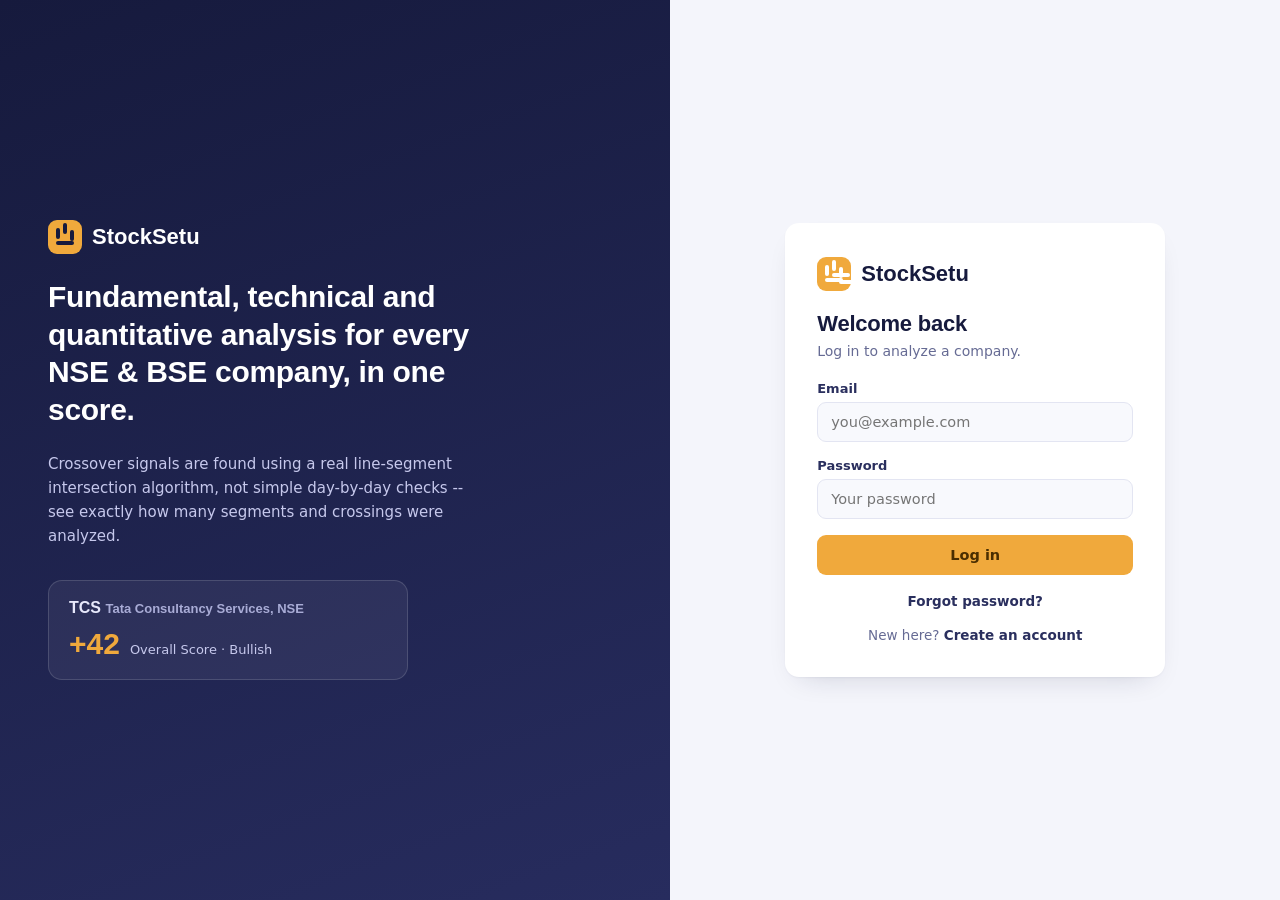
==== public/login.html @ ddb28e11 "Initial commit - StockSetu" ====
<!DOCTYPE html>
<html lang="en">
<head>
<meta charset="UTF-8" />
<meta name="viewport" content="width=device-width, initial-scale=1.0" />
<title>Log in - StockSetu</title>
<link rel="stylesheet" href="style.css" />
</head>
<body>
  <div class="auth-wrap">
    <aside class="auth-story">
      <div class="brand"><span class="mark"></span>StockSetu</div>
      <h1>Fundamental, technical and quantitative analysis for every NSE &amp; BSE company, in one score.</h1>
      <p class="lead">Crossover signals are found using a real line-segment intersection algorithm,
        not simple day-by-day checks -- see exactly how many segments and crossings were analyzed.</p>
      <div class="sample-card">
        <div class="tkr">TCS <span class="co">Tata Consultancy Services, NSE</span></div>
        <div class="score-row">
          <span class="score-num">+42</span>
          <span class="score-label">Overall Score &middot; Bullish</span>
        </div>
      </div>
    </aside>

    <div class="auth-panel">
      <div class="auth-card">
        <div class="brand"><span class="mark"></span>StockSetu</div>
        <h2>Welcome back</h2>
        <p class="sub">Log in to analyze a company.</p>
        <div id="msg" class="msg hidden"></div>
        <form id="loginForm">
          <div class="field"><label>Email</label><input type="email" id="email" placeholder="you@example.com" required /></div>
          <div class="field"><label>Password</label><input type="password" id="password" placeholder="Your password" required /></div>
          <button type="submit" class="btn btn-accent btn-wide" id="submitBtn">Log in</button>
        </form>
        <p class="auth-foot"><a href="forgot.html">Forgot password?</a></p>
        <p class="auth-foot">New here? <a href="signup.html">Create an account</a></p>
      </div>
    </div>
  </div>

  <script src="common.js"></script>
  <script>
    const form = document.getElementById("loginForm");
    const msg = document.getElementById("msg");
    const submitBtn = document.getElementById("submitBtn");

    form.addEventListener("submit", async (e) => {
      e.preventDefault();
      showMsg(msg, "", false);
      submitBtn.disabled = true;
      submitBtn.textContent = "Logging in...";
      const email = document.getElementById("email").value.trim();
      const password = document.getElementById("password").value;
      const { ok, data } = await apiPost("/api/login", { email, password });
      if (!ok) {
        showMsg(msg, data.error, true);
        submitBtn.disabled = false;
        submitBtn.textContent = "Log in";
        return;
      }
      window.location.href = "dashboard.html";
    });

    (async () => {
      const { data } = await apiGet("/api/me");
      if (data.user) window.location.href = "dashboard.html";
    })();
  </script>
</body>
</html>
---- public/style.css ----
/* StockSetu v2 - "Indigo & Marigold" */

:root {
  --bg: #f4f5fb;
  --surface: #ffffff;
  --surface-2: #f8f9fd;
  --ink: #161a3d;
  --ink-soft: #2a2f5e;
  --muted: #666b94;
  --line: #e3e5f2;
  --accent: #f0a93c;
  --accent-ink: #4a2e00;
  --accent-soft: rgba(240, 169, 60, 0.18);
  --good: #1a9e5c;
  --good-soft: rgba(26, 158, 92, 0.14);
  --bad: #d13b3b;
  --bad-soft: rgba(209, 59, 59, 0.12);
  --neutral: #8d92bd;
  --radius: 14px;
  --radius-sm: 9px;
  --shadow: 0 1px 2px rgba(22, 26, 61, 0.04), 0 12px 28px -16px rgba(22, 26, 61, 0.22);
  --font-display: "Poppins", "Segoe UI", sans-serif;
  --font-body: "Inter", "Segoe UI", system-ui, sans-serif;
}

* { box-sizing: border-box; }
html, body { margin: 0; min-height: 100%; background: var(--bg); color: var(--ink); font-family: var(--font-body); }
h1, h2, h3, h4 { font-family: var(--font-display); margin: 0; color: var(--ink); letter-spacing: -0.01em; }
p { margin: 0; }
a { color: var(--ink-soft); }

/* ================= Auth pages ================= */

.auth-wrap { min-height: 100vh; display: grid; grid-template-columns: 1.1fr 1fr; }
@media (max-width: 860px) { .auth-wrap { grid-template-columns: 1fr; } .auth-story { display: none; } }

.auth-story {
  background: linear-gradient(160deg, var(--ink) 0%, #272c5e 100%);
  color: #e7e8fb; padding: 56px 48px; display: flex; flex-direction: column; justify-content: center; gap: 24px;
}
.brand { display: flex; align-items: center; gap: 10px; font-family: var(--font-display); font-weight: 700; font-size: 22px; color: #ffffff; }
.brand .mark { width: 34px; height: 34px; border-radius: 9px; background: var(--accent); position: relative; flex: none; }
.brand .mark::after { content: ""; position: absolute; left: 8px; right: 8px; bottom: 9px; height: 4px; border-radius: 2px; background: var(--ink); }
.brand .mark::before { content: ""; position: absolute; left: 8px; bottom: 15px; width: 4px; height: 11px; border-radius: 2px; background: var(--ink);
  box-shadow: 7px -5px 0 var(--ink), 14px 2px 0 var(--ink); }
.auth-story h1 { color: #ffffff; font-size: 30px; line-height: 1.25; max-width: 480px; }
.auth-story p.lead { color: #c6c8ec; font-size: 15px; max-width: 440px; line-height: 1.6; }
.sample-card { margin-top: 8px; background: rgba(255,255,255,0.06); border: 1px solid rgba(255,255,255,0.14); border-radius: var(--radius); padding: 18px 20px; max-width: 360px; }
.sample-card .tkr { font-weight: 700; font-family: var(--font-display); }
.sample-card .co { color: #a9acd6; font-size: 13px; }
.sample-card .score-row { display: flex; align-items: baseline; gap: 10px; margin-top: 10px; }
.sample-card .score-num { font-size: 30px; font-weight: 700; color: var(--accent); font-family: var(--font-display); }
.sample-card .score-label { font-size: 13px; color: #c6c8ec; }

.auth-panel { display: flex; align-items: center; justify-content: center; padding: 32px 20px; }
.auth-card { width: 100%; max-width: 380px; background: var(--surface); border-radius: var(--radius); box-shadow: var(--shadow); padding: 34px 32px; }
.auth-card .brand { color: var(--ink); margin-bottom: 20px; }
.auth-card .brand .mark::after, .auth-card .brand .mark::before { background: #fff; box-shadow: 7px -5px 0 #fff, 14px 2px 0 #fff; }
.auth-card h2 { font-size: 22px; margin-bottom: 6px; }
.auth-card .sub { color: var(--muted); font-size: 14px; margin-bottom: 22px; }

.field { margin-bottom: 16px; display: flex; flex-direction: column; gap: 6px; }
.field label { font-size: 13px; font-weight: 600; color: var(--ink-soft); }
.field input, .field select {
  padding: 11px 13px; border: 1px solid var(--line); border-radius: var(--radius-sm);
  font-size: 14.5px; background: var(--surface-2); font-family: inherit;
}
.field input:focus, .field select:focus { outline: none; border-color: var(--accent); background: #fff; }

.btn { display: inline-flex; align-items: center; justify-content: center; gap: 8px; padding: 12px 18px;
  border-radius: var(--radius-sm); border: none; font-size: 14.5px; font-weight: 600; font-family: inherit;
  cursor: pointer; transition: transform 0.05s ease, filter 0.15s ease; }
.btn:active { transform: scale(0.98); }
.btn-primary { background: var(--ink); color: #fff; }
.btn-primary:hover { filter: brightness(1.15); }
.btn-accent { background: var(--accent); color: var(--accent-ink); }
.btn-accent:hover { filter: brightness(1.05); }
.btn-wide { width: 100%; }
.btn:disabled { opacity: 0.6; cursor: not-allowed; }

.auth-foot { margin-top: 18px; font-size: 13.5px; color: var(--muted); text-align: center; }
.auth-foot a { font-weight: 600; text-decoration: none; }
.auth-foot a:hover { text-decoration: underline; }

.msg { font-size: 13.5px; padding: 10px 12px; border-radius: var(--radius-sm); margin-bottom: 14px; }
.msg-error { background: var(--bad-soft); color: #8a1f1f; }
.msg-ok { background: var(--good-soft); color: #0f6b3f; }

/* ================= App shell ================= */

.topbar { background: var(--surface); border-bottom: 1px solid var(--line); padding: 14px 24px;
  display: flex; align-items: center; justify-content: space-between; gap: 16px; flex-wrap: wrap; }
.topbar .brand { font-size: 18px; }
.topbar .brand .mark { width: 28px; height: 28px; }
.top-actions { display: flex; align-items: center; gap: 14px; flex-wrap: wrap; }
.top-actions .who { font-size: 13.5px; color: var(--muted); }
.top-actions .who b { color: var(--ink); }
.pill-link { font-size: 13.5px; font-weight: 600; color: var(--ink-soft); text-decoration: none; padding: 7px 12px;
  border-radius: 999px; border: 1px solid var(--line); background: var(--surface-2); cursor: pointer; }
.pill-link:hover { background: var(--accent-soft); border-color: var(--accent); }

.page { max-width: 1120px; margin: 0 auto; padding: 28px 20px 60px; }

.search-card { background: var(--surface); border-radius: var(--radius); box-shadow: var(--shadow); padding: 22px 24px;
  display: flex; gap: 12px; align-items: flex-end; flex-wrap: wrap; margin-bottom: 18px; }
.search-card .field { margin-bottom: 0; flex: 1; min-width: 160px; }
.search-card .field.exchange { flex: 0 0 120px; min-width: 110px; }

.status-line { text-align: center; color: var(--muted); font-size: 14px; margin: 4px 0 18px; min-height: 18px; }
.status-line.error { color: var(--bad); }
.hidden { display: none !important; }

.card { background: var(--surface); border-radius: var(--radius); box-shadow: var(--shadow); padding: 20px 22px; margin-bottom: 18px; }
.card h3 { font-size: 14px; color: var(--muted); text-transform: uppercase; letter-spacing: 0.04em; margin-bottom: 14px; }

/* ---- overall score card ---- */
.overall-card { display: grid; grid-template-columns: 220px 1fr; gap: 24px; align-items: center; }
@media (max-width: 700px) { .overall-card { grid-template-columns: 1fr; } }

.gauge-wrap { display: flex; flex-direction: column; align-items: center; gap: 4px; }
.gauge { width: 200px; height: 108px; position: relative; overflow: hidden; }
.gauge .arc {
  width: 200px; height: 200px; border-radius: 50%; position: absolute; top: 0; left: 0;
  background: conic-gradient(
    from 180deg,
    var(--bad) 0deg, var(--bad) 36deg,
    #e08a3c 36deg, #e08a3c 72deg,
    var(--neutral) 72deg, var(--neutral) 108deg,
    #6fae5c 108deg, #6fae5c 144deg,
    var(--good) 144deg, var(--good) 180deg,
    transparent 180deg
  );
  mask: radial-gradient(circle at 50% 100%, transparent 62%, black 63%);
  -webkit-mask: radial-gradient(circle at 50% 100%, transparent 62%, black 63%);
}
.gauge .needle { position: absolute; left: 50%; bottom: 0; width: 3px; height: 86px; background: var(--ink);
  transform-origin: bottom center; transform: translateX(-50%) rotate(0deg); border-radius: 2px;
  transition: transform 0.6s cubic-bezier(.2,.9,.3,1.2); }
.gauge .needle::after { content: ""; position: absolute; bottom: -6px; left: 50%; width: 13px; height: 13px;
  border-radius: 50%; background: var(--ink); transform: translateX(-50%); }
.gauge-score { font-family: var(--font-display); font-size: 36px; font-weight: 700; margin-top: 2px; }
.gauge-label { font-size: 13px; font-weight: 700; padding: 4px 12px; border-radius: 999px; margin-top: 2px; }

.rationale-text { font-size: 15px; line-height: 1.6; color: var(--ink-soft); }
.pillar-mini-scores { display: flex; gap: 20px; margin-top: 14px; flex-wrap: wrap; }
.pillar-mini { display: flex; flex-direction: column; gap: 3px; }
.pillar-mini .mini-label { font-size: 12px; color: var(--muted); text-transform: uppercase; letter-spacing: 0.03em; }
.pillar-mini .mini-score { font-family: var(--font-display); font-size: 20px; font-weight: 700; }

.chip-good { background: var(--good-soft); color: #0f6b3f; }
.chip-bad { background: var(--bad-soft); color: #8a1f1f; }
.chip-neutral { background: var(--accent-soft); color: var(--accent-ink); }
.chip-strong-good { background: #0f6b3f; color: #fff; }
.chip-strong-bad { background: #8a1f1f; color: #fff; }

/* ---- pillar tabs ---- */
.pillar-tabs { display: flex; gap: 8px; margin-bottom: 14px; flex-wrap: wrap; }
.pillar-tab { padding: 10px 18px; border-radius: 999px; border: 1px solid var(--line); background: var(--surface);
  font-weight: 600; font-size: 14px; cursor: pointer; color: var(--muted); }
.pillar-tab.active { background: var(--ink); color: #fff; border-color: var(--ink); }
.pillar-tab .pillar-score-badge { margin-left: 8px; font-size: 12px; opacity: 0.85; }

.algo-banner { display: flex; align-items: center; gap: 10px; background: linear-gradient(90deg, var(--accent-soft), transparent);
  border: 1px solid var(--accent); border-radius: var(--radius-sm); padding: 10px 14px; margin-bottom: 14px; font-size: 13.5px; }
.algo-banner .dot { width: 8px; height: 8px; border-radius: 50%; background: var(--accent); flex: none; }
.algo-banner b { color: var(--accent-ink); }

.horizon-tabs { display: flex; gap: 6px; margin-bottom: 16px; }
.horizon-tab { padding: 7px 14px; border-radius: var(--radius-sm); border: 1px solid var(--line); background: var(--surface-2);
  font-size: 13px; font-weight: 600; cursor: pointer; color: var(--muted); }
.horizon-tab.active { background: var(--accent); color: var(--accent-ink); border-color: var(--accent); }

.horizon-body { display: grid; grid-template-columns: 1fr 1fr; gap: 20px; }
@media (max-width: 760px) { .horizon-body { grid-template-columns: 1fr; } }

.metric-list { list-style: none; margin: 0; padding: 0; }
.metric-list li { display: flex; justify-content: space-between; align-items: center; padding: 8px 0; border-bottom: 1px dashed var(--line); font-size: 13.5px; }
.metric-list li:last-child { border-bottom: none; }
.metric-score { font-weight: 700; font-family: var(--font-display); padding: 2px 8px; border-radius: 6px; font-size: 12.5px; }

.raw-list { list-style: none; margin: 0; padding: 0; font-size: 13px; color: var(--muted); }
.raw-list li { display: flex; justify-content: space-between; padding: 5px 0; }
.raw-list li span:last-child { font-weight: 700; color: var(--ink); }

.crossover-note { margin-top: 10px; font-size: 13px; color: var(--muted); background: var(--surface-2); padding: 10px 12px; border-radius: var(--radius-sm); }
.crossover-note b.bullish { color: #0f6b3f; }
.crossover-note b.bearish { color: #8a1f1f; }

.unavailable-note { color: var(--muted); font-size: 14px; padding: 20px 0; text-align: center; }

.chart-card canvas { max-height: 320px; }

.recent-list { list-style: none; margin: 0; padding: 0; }
.recent-list li { display: flex; justify-content: space-between; align-items: center; padding: 10px 0; border-bottom: 1px solid var(--line); font-size: 14px; }
.recent-list li:last-child { border-bottom: none; }
.recent-list .tkr { font-weight: 700; }
.recent-list .co { color: var(--muted); font-size: 12.5px; }
.score-chip { font-weight: 700; padding: 3px 10px; border-radius: 999px; font-size: 13px; }

/* ---- admin ---- */
.admin-grid { display: grid; grid-template-columns: 340px 1fr; gap: 20px; }
@media (max-width: 860px) { .admin-grid { grid-template-columns: 1fr; } }
.table-card { overflow-x: auto; }
table { width: 100%; border-collapse: collapse; font-size: 13.5px; }
th, td { text-align: left; padding: 9px 10px; border-bottom: 1px solid var(--line); white-space: nowrap; }
th { color: var(--muted); font-size: 11.5px; text-transform: uppercase; letter-spacing: 0.03em; }
.badge { font-size: 11.5px; font-weight: 700; padding: 3px 9px; border-radius: 999px; }
.badge-admin { background: var(--accent-soft); color: var(--accent-ink); }
.badge-user { background: var(--surface-2); color: var(--muted); }
.badge-active { background: var(--good-soft); color: #0f6b3f; }
.badge-disabled { background: var(--bad-soft); color: #8a1f1f; }
.small-btn { font-size: 12px; padding: 5px 9px; border-radius: 7px; border: 1px solid var(--line);
  background: var(--surface-2); cursor: pointer; font-weight: 600; margin: 2px; }
.small-btn:hover { background: var(--accent-soft); border-color: var(--accent); }
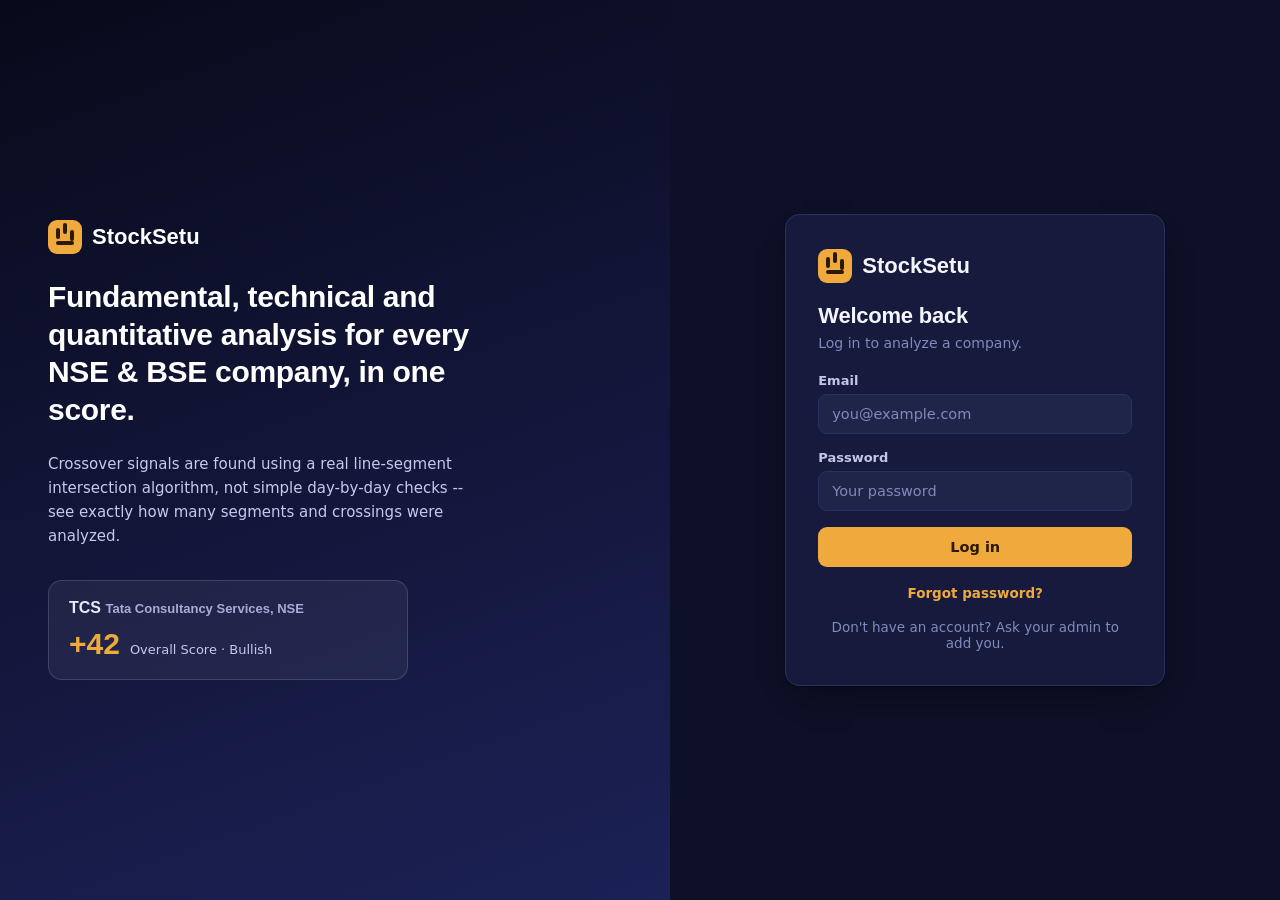
==== commit ed84e4d5: "Update" ====
--- a/public/login.html
+++ b/public/login.html
@@ -34,7 +34,7 @@
           <button type="submit" class="btn btn-accent btn-wide" id="submitBtn">Log in</button>
         </form>
         <p class="auth-foot"><a href="forgot.html">Forgot password?</a></p>
-        <p class="auth-foot">New here? <a href="signup.html">Create an account</a></p>
+        <p class="auth-foot">Don't have an account? Ask your admin to add you.</p>
       </div>
     </div>
   </div>
--- a/public/style.css
+++ b/public/style.css
@@ -1,24 +1,27 @@
-/* StockSetu v2 - "Indigo & Marigold" */
+/* StockSetu v2 - "Midnight & Marigold" (dark theme) */
 
 :root {
-  --bg: #f4f5fb;
-  --surface: #ffffff;
-  --surface-2: #f8f9fd;
-  --ink: #161a3d;
-  --ink-soft: #2a2f5e;
-  --muted: #666b94;
-  --line: #e3e5f2;
+  --bg: #0d1026;
+  --panel-deep: #080a1a;
+  --surface: #161a3d;
+  --surface-2: #1f2449;
+  --ink: #f4f5fb;
+  --ink-soft: #c3c6ea;
+  --muted: #8389bb;
+  --line: #2b3062;
   --accent: #f0a93c;
-  --accent-ink: #4a2e00;
-  --accent-soft: rgba(240, 169, 60, 0.18);
-  --good: #1a9e5c;
-  --good-soft: rgba(26, 158, 92, 0.14);
-  --bad: #d13b3b;
-  --bad-soft: rgba(209, 59, 59, 0.12);
-  --neutral: #8d92bd;
+  --accent-ink: #2a1a00;
+  --accent-soft: rgba(240, 169, 60, 0.16);
+  --good: #22c55e;
+  --good-soft: rgba(34, 197, 94, 0.16);
+  --good-text: #4ade80;
+  --bad: #ef4444;
+  --bad-soft: rgba(239, 68, 68, 0.16);
+  --bad-text: #f87171;
+  --neutral: #7d84b8;
   --radius: 14px;
   --radius-sm: 9px;
-  --shadow: 0 1px 2px rgba(22, 26, 61, 0.04), 0 12px 28px -16px rgba(22, 26, 61, 0.22);
+  --shadow: 0 1px 2px rgba(0, 0, 0, 0.35), 0 16px 32px -18px rgba(0, 0, 0, 0.65);
   --font-display: "Poppins", "Segoe UI", sans-serif;
   --font-body: "Inter", "Segoe UI", system-ui, sans-serif;
 }
@@ -35,14 +38,14 @@
 @media (max-width: 860px) { .auth-wrap { grid-template-columns: 1fr; } .auth-story { display: none; } }
 
 .auth-story {
-  background: linear-gradient(160deg, var(--ink) 0%, #272c5e 100%);
+  background: linear-gradient(160deg, var(--panel-deep) 0%, #1c2156 100%);
   color: #e7e8fb; padding: 56px 48px; display: flex; flex-direction: column; justify-content: center; gap: 24px;
 }
 .brand { display: flex; align-items: center; gap: 10px; font-family: var(--font-display); font-weight: 700; font-size: 22px; color: #ffffff; }
 .brand .mark { width: 34px; height: 34px; border-radius: 9px; background: var(--accent); position: relative; flex: none; }
-.brand .mark::after { content: ""; position: absolute; left: 8px; right: 8px; bottom: 9px; height: 4px; border-radius: 2px; background: var(--ink); }
-.brand .mark::before { content: ""; position: absolute; left: 8px; bottom: 15px; width: 4px; height: 11px; border-radius: 2px; background: var(--ink);
-  box-shadow: 7px -5px 0 var(--ink), 14px 2px 0 var(--ink); }
+.brand .mark::after { content: ""; position: absolute; left: 8px; right: 8px; bottom: 9px; height: 4px; border-radius: 2px; background: var(--accent-ink); }
+.brand .mark::before { content: ""; position: absolute; left: 8px; bottom: 15px; width: 4px; height: 11px; border-radius: 2px; background: var(--accent-ink);
+  box-shadow: 7px -5px 0 var(--accent-ink), 14px 2px 0 var(--accent-ink); }
 .auth-story h1 { color: #ffffff; font-size: 30px; line-height: 1.25; max-width: 480px; }
 .auth-story p.lead { color: #c6c8ec; font-size: 15px; max-width: 440px; line-height: 1.6; }
 .sample-card { margin-top: 8px; background: rgba(255,255,255,0.06); border: 1px solid rgba(255,255,255,0.14); border-radius: var(--radius); padding: 18px 20px; max-width: 360px; }
@@ -53,38 +56,52 @@
 .sample-card .score-label { font-size: 13px; color: #c6c8ec; }
 
 .auth-panel { display: flex; align-items: center; justify-content: center; padding: 32px 20px; }
-.auth-card { width: 100%; max-width: 380px; background: var(--surface); border-radius: var(--radius); box-shadow: var(--shadow); padding: 34px 32px; }
+.auth-card { width: 100%; max-width: 380px; background: var(--surface); border: 1px solid var(--line);
+  border-radius: var(--radius); box-shadow: var(--shadow); padding: 34px 32px; }
 .auth-card .brand { color: var(--ink); margin-bottom: 20px; }
-.auth-card .brand .mark::after, .auth-card .brand .mark::before { background: #fff; box-shadow: 7px -5px 0 #fff, 14px 2px 0 #fff; }
 .auth-card h2 { font-size: 22px; margin-bottom: 6px; }
 .auth-card .sub { color: var(--muted); font-size: 14px; margin-bottom: 22px; }
 
-.field { margin-bottom: 16px; display: flex; flex-direction: column; gap: 6px; }
+.field { margin-bottom: 16px; display: flex; flex-direction: column; gap: 6px; position: relative; }
 .field label { font-size: 13px; font-weight: 600; color: var(--ink-soft); }
 .field input, .field select {
   padding: 11px 13px; border: 1px solid var(--line); border-radius: var(--radius-sm);
-  font-size: 14.5px; background: var(--surface-2); font-family: inherit;
-}
-.field input:focus, .field select:focus { outline: none; border-color: var(--accent); background: #fff; }
+  font-size: 14.5px; background: var(--surface-2); font-family: inherit; color: var(--ink);
+}
+.field input::placeholder { color: var(--muted); }
+.field input:focus, .field select:focus { outline: none; border-color: var(--accent); background: var(--surface); }
+.field select option { background: var(--surface); color: var(--ink); }
+
+/* Chrome/Edge paint autofilled fields with their own light background +
+   black text, ignoring page CSS, unless overridden like this -- without
+   it, an autofilled symbol box would show unreadable black-on-black. */
+.field input:-webkit-autofill,
+.field input:-webkit-autofill:hover,
+.field input:-webkit-autofill:focus {
+  -webkit-text-fill-color: var(--ink);
+  -webkit-box-shadow: 0 0 0 1000px var(--surface-2) inset;
+  caret-color: var(--ink);
+  transition: background-color 9999s ease-in-out 0s;
+}
 
 .btn { display: inline-flex; align-items: center; justify-content: center; gap: 8px; padding: 12px 18px;
   border-radius: var(--radius-sm); border: none; font-size: 14.5px; font-weight: 600; font-family: inherit;
   cursor: pointer; transition: transform 0.05s ease, filter 0.15s ease; }
 .btn:active { transform: scale(0.98); }
-.btn-primary { background: var(--ink); color: #fff; }
-.btn-primary:hover { filter: brightness(1.15); }
+.btn-primary { background: var(--surface-2); color: var(--ink); border: 1px solid var(--line); }
+.btn-primary:hover { border-color: var(--accent); }
 .btn-accent { background: var(--accent); color: var(--accent-ink); }
-.btn-accent:hover { filter: brightness(1.05); }
+.btn-accent:hover { filter: brightness(1.08); }
 .btn-wide { width: 100%; }
 .btn:disabled { opacity: 0.6; cursor: not-allowed; }
 
 .auth-foot { margin-top: 18px; font-size: 13.5px; color: var(--muted); text-align: center; }
-.auth-foot a { font-weight: 600; text-decoration: none; }
+.auth-foot a { font-weight: 600; color: var(--accent); text-decoration: none; }
 .auth-foot a:hover { text-decoration: underline; }
 
 .msg { font-size: 13.5px; padding: 10px 12px; border-radius: var(--radius-sm); margin-bottom: 14px; }
-.msg-error { background: var(--bad-soft); color: #8a1f1f; }
-.msg-ok { background: var(--good-soft); color: #0f6b3f; }
+.msg-error { background: var(--bad-soft); color: var(--bad-text); }
+.msg-ok { background: var(--good-soft); color: var(--good-text); }
 
 /* ================= App shell ================= */
 
@@ -101,16 +118,16 @@
 
 .page { max-width: 1120px; margin: 0 auto; padding: 28px 20px 60px; }
 
-.search-card { background: var(--surface); border-radius: var(--radius); box-shadow: var(--shadow); padding: 22px 24px;
+.search-card { background: var(--surface); border: 1px solid var(--line); border-radius: var(--radius); box-shadow: var(--shadow); padding: 22px 24px;
   display: flex; gap: 12px; align-items: flex-end; flex-wrap: wrap; margin-bottom: 18px; }
 .search-card .field { margin-bottom: 0; flex: 1; min-width: 160px; }
-.search-card .field.exchange { flex: 0 0 120px; min-width: 110px; }
+.search-card .field.exchange { flex: 0 0 150px; min-width: 130px; }
 
 .status-line { text-align: center; color: var(--muted); font-size: 14px; margin: 4px 0 18px; min-height: 18px; }
-.status-line.error { color: var(--bad); }
+.status-line.error { color: var(--bad-text); }
 .hidden { display: none !important; }
 
-.card { background: var(--surface); border-radius: var(--radius); box-shadow: var(--shadow); padding: 20px 22px; margin-bottom: 18px; }
+.card { background: var(--surface); border: 1px solid var(--line); border-radius: var(--radius); box-shadow: var(--shadow); padding: 20px 22px; margin-bottom: 18px; }
 .card h3 { font-size: 14px; color: var(--muted); text-transform: uppercase; letter-spacing: 0.04em; margin-bottom: 14px; }
 
 /* ---- overall score card ---- */
@@ -147,17 +164,17 @@
 .pillar-mini .mini-label { font-size: 12px; color: var(--muted); text-transform: uppercase; letter-spacing: 0.03em; }
 .pillar-mini .mini-score { font-family: var(--font-display); font-size: 20px; font-weight: 700; }
 
-.chip-good { background: var(--good-soft); color: #0f6b3f; }
-.chip-bad { background: var(--bad-soft); color: #8a1f1f; }
-.chip-neutral { background: var(--accent-soft); color: var(--accent-ink); }
-.chip-strong-good { background: #0f6b3f; color: #fff; }
-.chip-strong-bad { background: #8a1f1f; color: #fff; }
+.chip-good { background: var(--good-soft); color: var(--good-text); }
+.chip-bad { background: var(--bad-soft); color: var(--bad-text); }
+.chip-neutral { background: var(--accent-soft); color: var(--accent); }
+.chip-strong-good { background: var(--good); color: #052e16; }
+.chip-strong-bad { background: var(--bad); color: #450a0a; }
 
 /* ---- pillar tabs ---- */
 .pillar-tabs { display: flex; gap: 8px; margin-bottom: 14px; flex-wrap: wrap; }
 .pillar-tab { padding: 10px 18px; border-radius: 999px; border: 1px solid var(--line); background: var(--surface);
   font-weight: 600; font-size: 14px; cursor: pointer; color: var(--muted); }
-.pillar-tab.active { background: var(--ink); color: #fff; border-color: var(--ink); }
+.pillar-tab.active { background: var(--accent); color: var(--accent-ink); border-color: var(--accent); }
 .pillar-tab .pillar-score-badge { margin-left: 8px; font-size: 12px; opacity: 0.85; }
 
 .algo-banner { display: flex; align-items: center; gap: 10px; background: linear-gradient(90deg, var(--accent-soft), transparent);
@@ -183,8 +200,8 @@
 .raw-list li span:last-child { font-weight: 700; color: var(--ink); }
 
 .crossover-note { margin-top: 10px; font-size: 13px; color: var(--muted); background: var(--surface-2); padding: 10px 12px; border-radius: var(--radius-sm); }
-.crossover-note b.bullish { color: #0f6b3f; }
-.crossover-note b.bearish { color: #8a1f1f; }
+.crossover-note b.bullish { color: var(--good-text); }
+.crossover-note b.bearish { color: var(--bad-text); }
 
 .unavailable-note { color: var(--muted); font-size: 14px; padding: 20px 0; text-align: center; }
 
@@ -205,10 +222,70 @@
 th, td { text-align: left; padding: 9px 10px; border-bottom: 1px solid var(--line); white-space: nowrap; }
 th { color: var(--muted); font-size: 11.5px; text-transform: uppercase; letter-spacing: 0.03em; }
 .badge { font-size: 11.5px; font-weight: 700; padding: 3px 9px; border-radius: 999px; }
-.badge-admin { background: var(--accent-soft); color: var(--accent-ink); }
+.badge-admin { background: var(--accent-soft); color: var(--accent); }
 .badge-user { background: var(--surface-2); color: var(--muted); }
-.badge-active { background: var(--good-soft); color: #0f6b3f; }
-.badge-disabled { background: var(--bad-soft); color: #8a1f1f; }
+.badge-active { background: var(--good-soft); color: var(--good-text); }
+.badge-disabled { background: var(--bad-soft); color: var(--bad-text); }
 .small-btn { font-size: 12px; padding: 5px 9px; border-radius: 7px; border: 1px solid var(--line);
   background: var(--surface-2); cursor: pointer; font-weight: 600; margin: 2px; }
 .small-btn:hover { background: var(--accent-soft); border-color: var(--accent); }
+
+/* ---- company head + watchlist star ---- */
+.company-head { display: flex; align-items: center; justify-content: space-between; gap: 12px;
+  flex-wrap: wrap; margin-bottom: 16px; }
+.company-head h2 { margin: 0; }
+.star-btn { font-size: 13.5px; font-weight: 600; color: var(--ink-soft); background: var(--surface-2);
+  border: 1px solid var(--line); border-radius: 999px; padding: 8px 14px; cursor: pointer; }
+.star-btn:hover { border-color: var(--accent); }
+.star-btn.active { background: var(--accent); color: var(--accent-ink); border-color: var(--accent); }
+
+/* ---- profile badge next to rationale heading ---- */
+.profile-badge { text-transform: none; font-weight: 600; font-size: 12px; color: var(--accent);
+  background: var(--accent-soft); padding: 2px 9px; border-radius: 999px; letter-spacing: normal; margin-left: 6px; }
+
+/* ---- why this score: driver lists ---- */
+.drivers-grid { display: grid; grid-template-columns: 1fr 1fr; gap: 24px; }
+@media (max-width: 700px) { .drivers-grid { grid-template-columns: 1fr; } }
+.drivers-heading { font-size: 12.5px; font-weight: 700; text-transform: uppercase; letter-spacing: 0.03em;
+  margin-bottom: 8px; }
+.drivers-heading-good { color: var(--good-text); }
+.drivers-heading-bad { color: var(--bad-text); }
+.driver-list { list-style: none; margin: 0; padding: 0; }
+.driver-list li { display: flex; justify-content: space-between; align-items: center; gap: 10px;
+  padding: 8px 0; border-bottom: 1px solid var(--line); font-size: 13.5px; }
+.driver-list li:last-child { border-bottom: none; }
+.driver-tag { display: block; font-size: 11.5px; color: var(--muted); font-weight: 400; margin-top: 2px; }
+
+/* ---- autocomplete dropdown under the search box ---- */
+.suggest-field { position: relative; }
+.suggest-dropdown {
+  list-style: none; margin: 0; padding: 6px; position: absolute; top: calc(100% + 6px); left: 0; right: 0;
+  background: var(--surface); border: 1px solid var(--line); border-radius: var(--radius-sm);
+  box-shadow: var(--shadow); z-index: 20; max-height: 260px; overflow-y: auto;
+}
+.suggest-dropdown li { display: flex; align-items: baseline; gap: 10px; padding: 9px 10px;
+  border-radius: 7px; cursor: pointer; font-size: 13.5px; }
+.suggest-dropdown li:hover, .suggest-dropdown li.active { background: var(--accent-soft); }
+.suggest-dropdown .suggest-ticker { font-weight: 700; font-family: var(--font-display); color: var(--ink); }
+.suggest-dropdown .suggest-name { color: var(--ink-soft); flex: 1; }
+.suggest-dropdown .suggest-exchange { font-size: 11px; font-weight: 700; color: var(--muted);
+  background: var(--surface-2); padding: 2px 7px; border-radius: 999px; }
+
+/* ---- watchlist table (horizontal, like a trading-terminal watchlist) ---- */
+.watch-table { width: 100%; border-collapse: collapse; font-size: 13.5px; }
+.watch-table th, .watch-table td { text-align: left; padding: 10px 12px; border-bottom: 1px solid var(--line); white-space: nowrap; }
+.watch-table th { color: var(--muted); font-size: 11px; text-transform: uppercase; letter-spacing: 0.03em; }
+.watch-table tbody tr:hover { background: var(--surface-2); }
+.watch-table .tkr { font-weight: 700; font-family: var(--font-display); }
+.watch-table .co { color: var(--muted); font-size: 12px; }
+.watch-table .muted-cell { color: var(--muted); }
+.watch-table .watch-actions { white-space: nowrap; }
+.badge-bias { font-size: 11.5px; font-weight: 700; padding: 3px 10px; border-radius: 999px; }
+.small-btn-danger { color: var(--bad-text); }
+.small-btn-danger:hover { background: var(--bad-soft); border-color: var(--bad); }
+
+/* Plain colored text for numeric table cells (no chip background --
+   keeps a dense table readable instead of a wall of colored pills). */
+.num-good { color: var(--good-text); font-weight: 700; }
+.num-bad { color: var(--bad-text); font-weight: 700; }
+.num-neutral { color: var(--muted); font-weight: 700; }
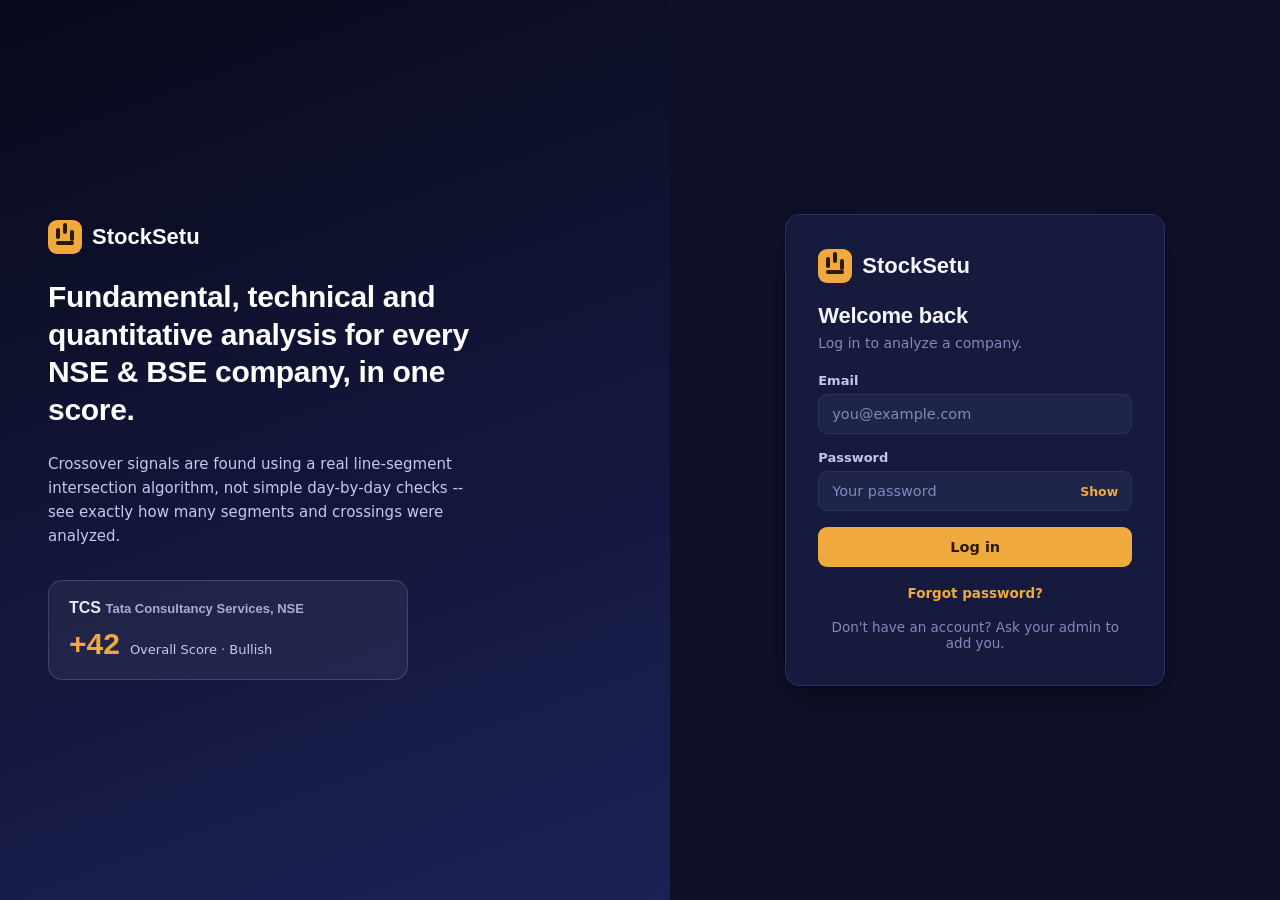
==== commit 38887c3c: "Update" ====
--- a/public/login.html
+++ b/public/login.html
@@ -30,7 +30,13 @@
         <div id="msg" class="msg hidden"></div>
         <form id="loginForm">
           <div class="field"><label>Email</label><input type="email" id="email" placeholder="you@example.com" required /></div>
-          <div class="field"><label>Password</label><input type="password" id="password" placeholder="Your password" required /></div>
+          <div class="field">
+            <label>Password</label>
+            <div class="pw-wrap">
+              <input type="password" id="password" placeholder="Your password" required />
+              <button type="button" class="pw-toggle" data-for="password" aria-label="Show password">Show</button>
+            </div>
+          </div>
           <button type="submit" class="btn btn-accent btn-wide" id="submitBtn">Log in</button>
         </form>
         <p class="auth-foot"><a href="forgot.html">Forgot password?</a></p>
@@ -41,6 +47,7 @@
 
   <script src="common.js"></script>
   <script>
+    initPasswordToggles();
     const form = document.getElementById("loginForm");
     const msg = document.getElementById("msg");
     const submitBtn = document.getElementById("submitBtn");
--- a/public/style.css
+++ b/public/style.css
@@ -72,6 +72,18 @@
 .field input:focus, .field select:focus { outline: none; border-color: var(--accent); background: var(--surface); }
 .field select option { background: var(--surface); color: var(--ink); }
 
+/* Password show/hide toggle -- a plain text button inside the field,
+   simpler to read than an eye icon and just as clear. */
+.pw-wrap { position: relative; }
+.pw-wrap input { width: 100%; padding-right: 58px; }
+.pw-toggle {
+  position: absolute; top: 50%; right: 6px; transform: translateY(-50%);
+  background: none; border: none; color: var(--accent); font-family: inherit;
+  font-size: 12.5px; font-weight: 700; cursor: pointer; padding: 6px 8px;
+}
+.pw-toggle:hover { text-decoration: underline; }
+.pw-toggle:focus-visible { outline: 2px solid var(--accent); outline-offset: 2px; border-radius: 4px; }
+
 /* Chrome/Edge paint autofilled fields with their own light background +
    black text, ignoring page CSS, unless overridden like this -- without
    it, an autofilled symbol box would show unreadable black-on-black. */
